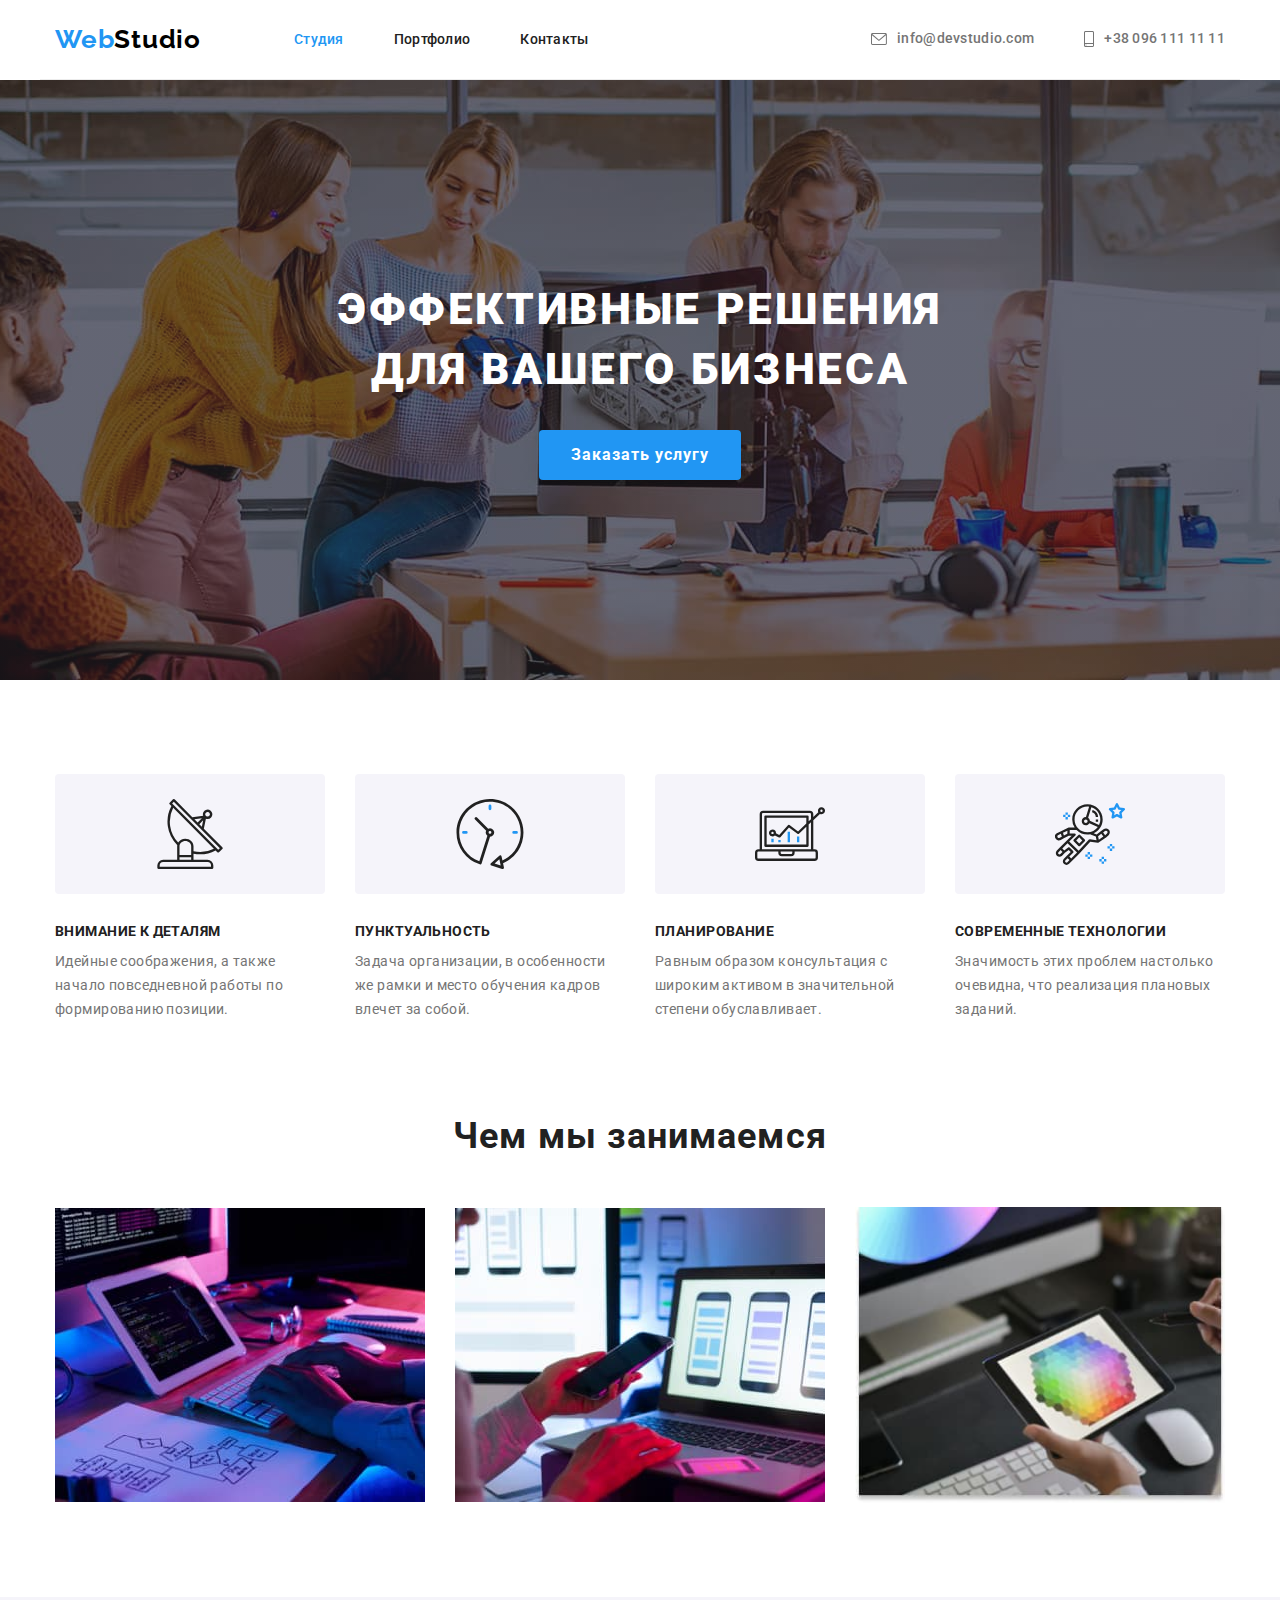
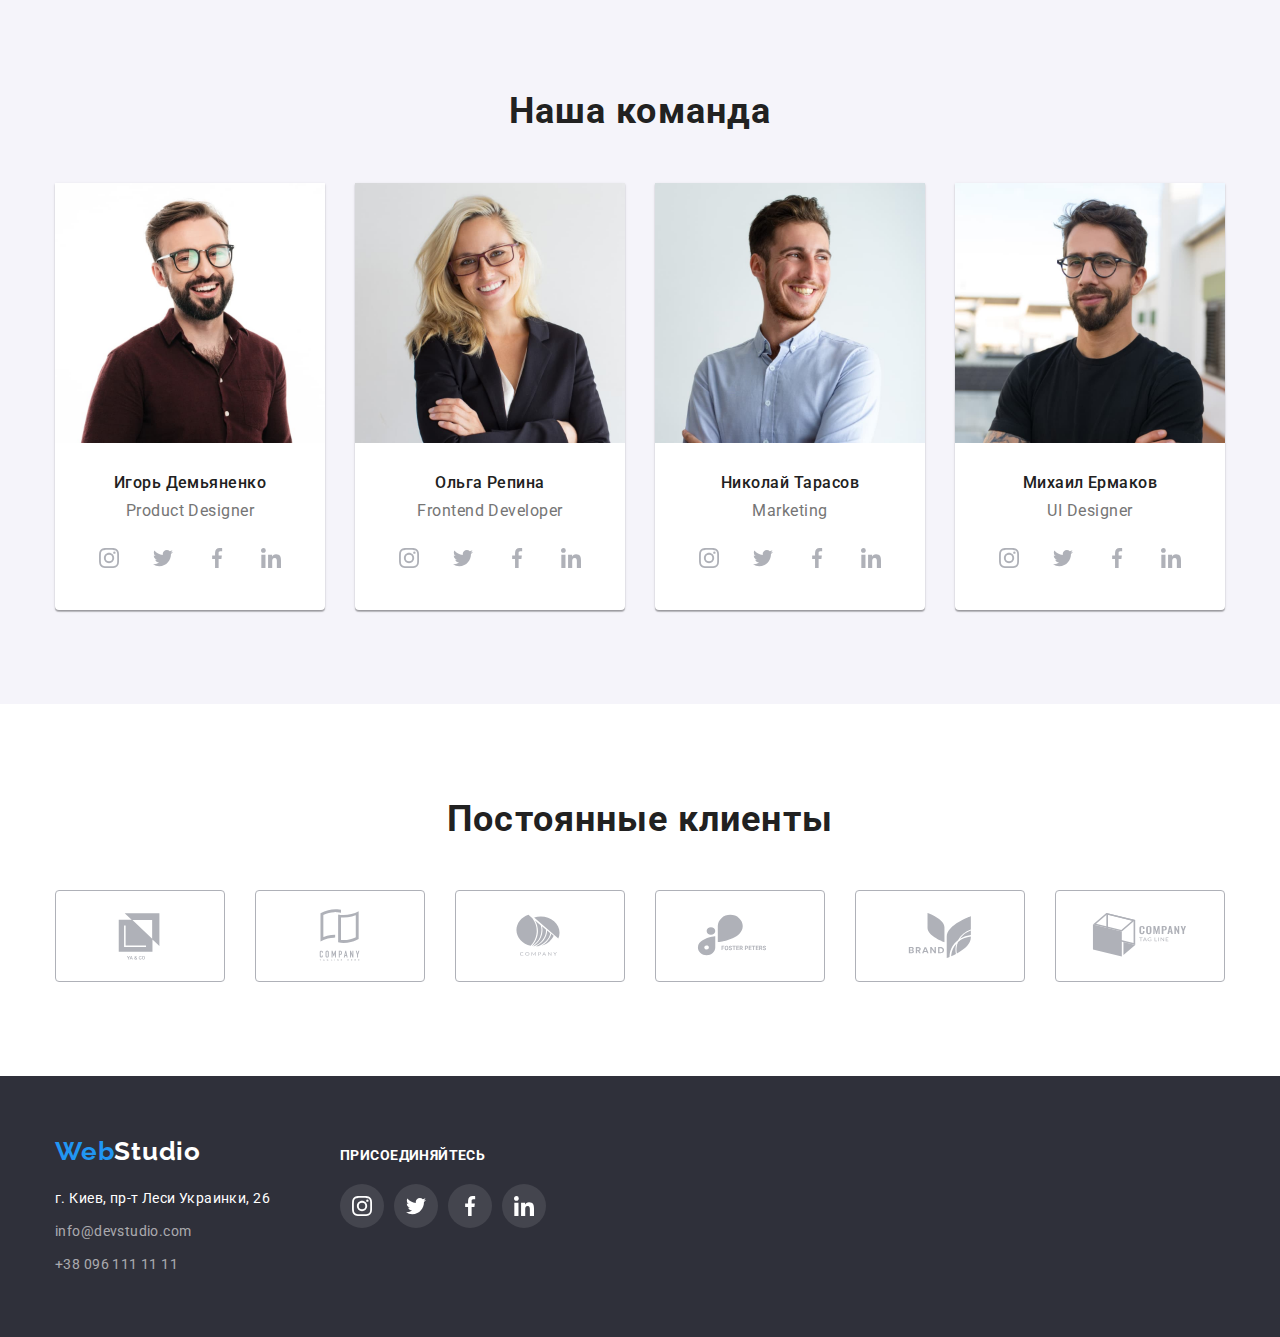
==== index.html @ 422ba5d6 "Копирует файлы с прошлой работы" ====
<!DOCTYPE html>
<html lang="ru">
  <head>
    <meta charset="UTF-8" />
    <meta http-equiv="X-UA-Compatible" content="IE=edge" />
    <meta name="viewport" content="width=device-width, initial-scale=1.0" />
    <title>Cтудия</title>
    <link
      rel="stylesheet"
      href="https://cdnjs.cloudflare.com/ajax/libs/modern-normalize/1.1.0/modern-normalize.min.css"
      integrity="sha512-wpPYUAdjBVSE4KJnH1VR1HeZfpl1ub8YT/NKx4PuQ5NmX2tKuGu6U/JRp5y+Y8XG2tV+wKQpNHVUX03MfMFn9Q=="
      crossorigin="anonymous"
      referrerpolicy="no-referrer"
    />
    <link rel="preconnect" href="https://fonts.googleapis.com" />
    <link rel="preconnect" href="https://fonts.gstatic.com" crossorigin />
    <link
      href="https://fonts.googleapis.com/css2?family=Raleway:wght@700&family=Roboto:wght@400;500;700;900&display=swap"
      rel="stylesheet"
    />
    <link
      rel="stylesheet"
      href="https://cdnjs.cloudflare.com/ajax/libs/modern-normalize/1.1.0/modern-normalize.min.css"
    />
    <link rel="stylesheet" href="./css/styles.css" />
  </head>

  <body>
    <!--шапка-->
    <header class="header">
      <div class="header-page container">
        <nav class="header-nav">
          <a lang="en" href="./index.html" class="header-logo"
            ><span lang="en" class="current">Web</span>Studio</a
          >
          <ul class="header-list list">
            <li class="header-item">
              <a href="./index.html" class="header-link current link">Студия</a>
            </li>
            <li class="header-item">
              <a href="./portfolio.html " class="header-link link">Портфолио</a>
            </li>
            <li class="header-item">
              <a href="./index.html" class="header-link link">Контакты</a>
            </li>
          </ul>
        </nav>

        <ul class="header-contacs list">
          <li class="header-contacs-item">
            <a lang="en" href="mailto:info@devstudio.com" class="header-mail link">
              <svg class="header-contacs-icon" width="16" height="12">
                <use href="./images/icons.svg#icon-envelope"></use>
              </svg>
              info@devstudio.com</a
            >
          </li>
          <li class="header-contacs-item">
            <a href="tel:+380961111111" class="header-tel link">
              <svg class="header-contacs-icon" width="10" height="16">
                <use href="./images/icons.svg#icon-smartphone"></use>
              </svg>
              +38 096 111 11 11</a
            >
          </li>
        </ul>
      </div>
    </header>

    <!--основное (уникалное) содержание-->

    <main>
      <section class="hero">
        <div class="container">
          <h1 class="hero-title">Эффективные решения для вашего бизнеса</h1>
          <button type="button" class="button hero-primery link">Заказать услугу</button>
        </div>
      </section>

      <section class="feature section">
        <div class="container">
          <h2 class="visually-hidden">Feature</h2>

          <ul class="feature-list list">
            <li class="feature-item">
              <div class="feature-icon">
                <svg class="feature-quality-icon" width="70" height="70">
                  <use href="./images/icons.svg#icon-antenna"></use>
                </svg>
              </div>

              <h3 class="feature-title">Внимание к деталям</h3>
              <p class="feature-text">
                Идейные соображения, а также начало повседневной работы по формированию позиции.
              </p>
            </li>

            <li class="feature-item">
              <div class="feature-icon">
                <svg class="feature-quality-icon" width="70" height="70">
                  <use href="./images/icons.svg#icon-clock"></use>
                </svg>
              </div>

              <h3 class="feature-title">Пунктуальность</h3>
              <p class="feature-text">
                Задача организации, в особенности же рамки и место обучения кадров влечет за собой.
              </p>
            </li>

            <li class="feature-item">
              <div class="feature-icon">
                <svg class="feature-quality-icon" width="70" height="70">
                  <use href="./images/icons.svg#icon-diagram"></use>
                </svg>
              </div>

              <h3 class="feature-title">Планирование</h3>
              <p class="feature-text">
                Равным образом консультация с широким активом в значительной степени обуславливает.
              </p>
            </li>

            <li class="feature-item">
              <div class="feature-icon">
                <svg class="feature-quality-icon" width="70" height="70">
                  <use href="./images/icons.svg#icon-astronaut"></use>
                </svg>
              </div>

              <h3 class="feature-title">Современные технологии</h3>
              <p class="feature-text">
                Значимость этих проблем настолько очевидна, что реализация плановых заданий.
              </p>
            </li>
          </ul>
        </div>
      </section>

      <section class="about section">
        <div class="container">
          <h2 class="about-title">Чем мы занимаемся</h2>
          <ul class="about-list list">
            <li class="about-item">
              <img
                class="about-img"
                src="./images/box1.jpg"
                alt="рабочий процесс"
                width="370"
                height="294"
              />
            </li>
            <li class="about-item">
              <img
                class="about-img"
                src="./images/box2.jpg"
                alt="рабочий процесс"
                width="370"
                height="294"
              />
            </li>
            <li class="about-item">
              <img
                class="about-img"
                src="./images/box3.jpg"
                alt="рабочий процесс"
                width="370"
                height="294"
              />
            </li>
          </ul>
        </div>
      </section>

      <section class="command section">
        <div class="container">
          <h2 class="command-title">Наша команда</h2>
          <ul class="command-list list">
            <li class="command-item">
              <img src="./images/demyanenko.jpg" alt="Игорь Демьяненко" width="270" height="260" />
              <div class="command-wrap">
                <h3 class="command-after-title">Игорь Демьяненко</h3>
                <p lang="en" class="command-text">Product Designer</p>

                <ul class="command-soc list">
                  <li class="command-soc-item">
                    <a href="#" class="command-soc-link link">
                      <svg class="command-soc-icon" width="20" height="20">
                        <use href="./images/icons.svg#icon-instagram"></use>
                      </svg>
                    </a>
                  </li>

                  <li class="command-soc-item">
                    <a href="#" class="command-soc-link link">
                      <svg class="command-soc-icon" width="20" height="20">
                        <use href="./images/icons.svg#icon-twitter"></use>
                      </svg>
                    </a>
                  </li>

                  <li class="command-soc-item">
                    <a href="#" class="command-soc-link link">
                      <svg class="command-soc-icon" width="20" height="20">
                        <use href="./images/icons.svg#icon-facebook"></use>
                      </svg>
                    </a>
                  </li>

                  <li class="command-soc-item">
                    <a href="#" class="command-soc-link link">
                      <svg class="command-soc-icon" width="20" height="20">
                        <use href="./images/icons.svg#icon-linkedin"></use>
                      </svg>
                    </a>
                  </li>
                </ul>
              </div>
            </li>

            <li class="command-item">
              <img src="./images/repina.jpg" alt="Ольга Репина" width="270" height="260" />
              <div class="command-wrap">
                <h3 class="command-after-title">Ольга Репина</h3>
                <p lang="en" class="command-text">Frontend Developer</p>

                <ul class="command-soc list">
                  <li class="command-soc-item">
                    <a href="#" class="command-soc-link link">
                      <svg class="command-soc-icon" width="20" height="20">
                        <use href="./images/icons.svg#icon-instagram"></use>
                      </svg>
                    </a>
                  </li>

                  <li class="command-soc-item">
                    <a href="#" class="command-soc-link link">
                      <svg class="command-soc-icon" width="20" height="20">
                        <use href="./images/icons.svg#icon-twitter"></use>
                      </svg>
                    </a>
                  </li>

                  <li class="command-soc-item">
                    <a href="#" class="command-soc-link link">
                      <svg class="command-soc-icon" width="20" height="20">
                        <use href="./images/icons.svg#icon-facebook"></use>
                      </svg>
                    </a>
                  </li>

                  <li class="command-soc-item">
                    <a href="#" class="command-soc-link link">
                      <svg class="command-soc-icon" width="20" height="20">
                        <use href="./images/icons.svg#icon-linkedin"></use>
                      </svg>
                    </a>
                  </li>
                </ul>
              </div>
            </li>
            <li class="command-item">
              <img src="./images/tarasov.jpg" alt="Николай Тарасов" width="270" height="260" />
              <div class="command-wrap">
                <h3 class="command-after-title">Николай Тарасов</h3>
                <p lang="en" class="command-text">Marketing</p>

                <ul class="command-soc list">
                  <li class="command-soc-item">
                    <a href="#" class="command-soc-link link">
                      <svg class="command-soc-icon" width="20" height="20">
                        <use href="./images/icons.svg#icon-instagram"></use>
                      </svg>
                    </a>
                  </li>

                  <li class="command-soc-item">
                    <a href="#" class="command-soc-link link">
                      <svg class="command-soc-icon" width="20" height="20">
                        <use href="./images/icons.svg#icon-twitter"></use>
                      </svg>
                    </a>
                  </li>

                  <li class="command-soc-item">
                    <a href="#" class="command-soc-link link">
                      <svg class="command-soc-icon" width="20" height="20">
                        <use href="./images/icons.svg#icon-facebook"></use>
                      </svg>
                    </a>
                  </li>

                  <li class="command-soc-item">
                    <a href="#" class="command-soc-link link">
                      <svg class="command-soc-icon" width="20" height="20">
                        <use href="./images/icons.svg#icon-linkedin"></use>
                      </svg>
                    </a>
                  </li>
                </ul>
              </div>
            </li>

            <li class="command-item">
              <img src="./images/ermakov.jpg" alt="Михаил Ермаков" width="270" height="260" />
              <div class="command-wrap">
                <h3 class="command-after-title">Михаил Ермаков</h3>
                <p lang="en" class="command-text">UI Designer</p>

                <ul class="command-soc list">
                  <li class="command-soc-item">
                    <a href="#" class="command-soc-link link">
                      <svg class="command-soc-icon" width="20" height="20">
                        <use href="./images/icons.svg#icon-instagram"></use>
                      </svg>
                    </a>
                  </li>

                  <li class="command-soc-item">
                    <a href="#" class="command-soc-link link">
                      <svg class="command-soc-icon" width="20" height="20">
                        <use href="./images/icons.svg#icon-twitter"></use>
                      </svg>
                    </a>
                  </li>

                  <li class="command-soc-item">
                    <a href="#" class="command-soc-link link">
                      <svg class="command-soc-icon" width="20" height="20">
                        <use href="./images/icons.svg#icon-facebook"></use>
                      </svg>
                    </a>
                  </li>

                  <li class="command-soc-item">
                    <a href="#" class="command-soc-link link">
                      <svg class="command-soc-icon" width="20" height="20">
                        <use href="./images/icons.svg#icon-linkedin"></use>
                      </svg>
                    </a>
                  </li>
                </ul>
              </div>
            </li>
          </ul>
        </div>
      </section>

      <section class="сlients section">
        <div class="container">
          <h2 class="сlients-title">Постоянные клиенты</h2>
          <ul class="сlients-list list">
            <li class="сlients-item">
              <a href="#" class="clients-link link">
                <svg class="clients-icon" width="106" height="60">
                  <use href="./images/icons.svg#icon-logo1"></use>
                </svg>
              </a>
            </li>

            <li class="сlients-item">
              <a href="#" class="clients-link link">
                <svg class="clients-icon" width="106" height="60">
                  <use href="./images/icons.svg#icon-logo2"></use>
                </svg>
              </a>
            </li>

            <li class="сlients-item">
              <a href="#" class="clients-link link">
                <svg class="clients-icon" width="106" height="60">
                  <use href="./images/icons.svg#icon-logo3"></use>
                </svg>
              </a>
            </li>

            <li class="сlients-item">
              <a href="#" class="clients-link link">
                <svg class="clients-icon" width="106" height="60">
                  <use href="./images/icons.svg#icon-logo4"></use>
                </svg>
              </a>
            </li>

            <li class="сlients-item">
              <a href="#" class="clients-link link">
                <svg class="clients-icon" width="106" height="60">
                  <use href="./images/icons.svg#icon-logo5"></use>
                </svg>
              </a>
            </li>

            <li class="сlients-item">
              <a href="#" class="clients-link link">
                <svg class="clients-icon" width="106" height="60">
                  <use href="./images/icons.svg#icon-logo6"></use>
                </svg>
              </a>
            </li>
          </ul>
        </div>
      </section>
    </main>

    <!--подвал-->
    <footer class="footer">
      <div class="footer-container container">
        <div class="footer-box-first">
          <a lang="en" href="#" class="footer-logo"
            ><span lang="en" class="current">Web</span>Studio</a
          >
          <address class="footer-address">
            <ul class="footer-list list">
              <li class="footer-item">
                <a
                  href="https://goo.gl/maps/ZX4bR6mTC4rTTTyX7"
                  target="_blank"
                  rel="noopener nofollow noreferrer"
                  class="footer-map aside link"
                  >г. Киев, пр-т Леси Украинки, 26</a
                >
              </li>
              <li class="footer-item">
                <a lang="en" href="mailto:info@devstudio.com" class="footer-mail aside link"
                  >info@devstudio.com</a
                >
              </li>
              <li class="footer-item">
                <a href="tel:+380961111111" class="footer-tel aside link">+38 096 111 11 11</a>
              </li>
            </ul>
          </address>
        </div>

        <div class="footer-box-second">
          <p class="footer-text">присоединяйтесь</p>

          <ul class="footer-soc list">
            <li class="footer-soc-item">
              <a href="#" class="footer-soc-link link">
                <svg class="footer-soc-icon" width="20" height="20">
                  <use href="./images/icons.svg#icon-instagram"></use>
                </svg>
              </a>
            </li>

            <li class="footer-soc-item">
              <a href="#" class="footer-soc-link link">
                <svg class="footer-soc-icon" width="20" height="20">
                  <use href="./images/icons.svg#icon-twitter"></use>
                </svg>
              </a>
            </li>

            <li class="footer-soc-item">
              <a href="#" class="footer-soc-link link">
                <svg class="footer-soc-icon" width="20" height="20">
                  <use href="./images/icons.svg#icon-facebook"></use>
                </svg>
              </a>
            </li>

            <li class="footer-soc-item">
              <a href="#" class="footer-soc-link link">
                <svg class="footer-soc-icon" width="20" height="20">
                  <use href="./images/icons.svg#icon-linkedin"></use>
                </svg>
              </a>
            </li>
          </ul>
        </div>
      </div>
    </footer>
  </body>
</html>
---- css/styles.css ----
:root {
  --primery-text-color: #212121;
  --text-color-white: #ffffff;
  --text-color-gray: #757575;
  --secondary-text-color: rgba(255, 255, 255, 0.6);
  --accent-color: #2196f3;
  --primery-background-color: #ffffff;
  --background-color-section: #2f303a;
  --primery-background-color-btn: #f5f4fa;

  --primery-icon-background: #afb1b8;

  --card-set-gap: 30px;
}

p,
h1,
h2,
h3,
h4,
h5,
h6 {
  margin: 0;
}

html {
  box-sizing: border-box;
}

*,
*::before,
*::after {
  box-sizing: inherit;
}

body {
  font-family: 'Roboto', sans-serif;
  background-color: var(--primery-background-color);
  color: var(--primery-text-color);
}

.container {
  width: 1200px;
  padding-left: 15px;
  padding-right: 15px;
  margin-left: auto;
  margin-right: auto;

  /* outline: 2px solid red; */
}

.section {
  padding-top: 94px;
  padding-bottom: 94px;
  /* outline: 2px solid green; */
}

.list {
  padding: 0;
  margin: 0;
  list-style: none;
}

.link {
  text-decoration: none;
}

img {
  display: block;
  max-width: 100%;
  height: auto;
}

.footer-address {
  font-style: normal;
}

.visually-hidden {
  position: absolute;
  white-space: nowrap;
  width: 1px;
  height: 1px;
  overflow: hidden;
  border: 0;
  padding: 0;
  clip: rect(0 0 0 0);
  clip-path: inset(50%);
  margin: -1px;
}

/* -----------CТУДИЯ------------ */
/* HEADER*/
/* --HEADER-NAV-- */

.header-page {
  padding-top: 24px;
  padding-bottom: 24px;
  border-bottom: 1px solid #ececec;
}

.header-page.container {
  display: flex;
}

.header-nav,
.header-list,
.header-contacs {
  display: flex;
  align-items: center;
}

.header-logo {
  margin-right: 93px;
}

.header-logo,
.current {
  font-family: 'Raleway', sans-serif;
  font-weight: 700;
  font-size: 26px;
  line-height: 1.19;
  letter-spacing: 0.03em;
  text-decoration: none;
}

.header-logo {
  color: #000000;
}

.current {
  color: var(--accent-color);
}

.header-list {
  display: flex;
  column-gap: 50px;
}

/* .header-item:not(:last-child) {margin-right: 50px;} */

.header-link {
  font-family: inherit;
  font-weight: 500;
  font-size: 14px;
  line-height: 1.14;
  letter-spacing: 0.02em;
  color: var(--primery-text-color);
}
.header-link:hover,
.header-link:focus {
  color: var(--accent-color);
}

.header-list .current {
  color: var(--accent-color);
}
/*--HEADER-CONTACS-*/

.header-contacs {
  margin-left: auto;
  column-gap: 50px;
}

.header-mail,
.header-tel {
  display: flex;
  align-items: center;
  height: 100%;
  width: 100%;

  font-weight: 500;
  font-size: 14px;
  line-height: 1.14;
  letter-spacing: 0.02em;
  color: var(--text-color-gray);
}

.header-mail:hover,
.header-mail:focus {
  color: var(--accent-color);
}

.header-tel:hover,
.header-tel:focus {
  color: var(--accent-color);
}

.header-contacs-icon {
  fill: currentColor;
  margin-right: 10px;
}

/* --HERO-- */

.hero {
  text-align: center;
  max-width: 1600px;
  padding: 200px 0;

  height: 600px;
  margin-left: auto;
  margin-right: auto;
  background-repeat: no-repeat;
  background-position: center;
  background-size: cover;

  /* outline: 1px solid red; */

  background-color: var(--background-color-section);
  background-image: linear-gradient(rgba(47, 48, 58, 0.4), rgba(47, 48, 58, 0.4)),
    url(../images/hero-bg.jpg);
}

.hero-title {
  margin-left: auto;
  margin-right: auto;
  width: 696px;
  margin-bottom: 30px;

  font-weight: 900;
  font-size: 44px;
  line-height: 1.36;
  letter-spacing: 0.06em;
  text-transform: uppercase;
  color: var(--text-color-white);
}

/* --BUTTON-- */
.button {
  display: inline-block;

  font-family: inherit, sans-serif;
  cursor: pointer;
  background-color: var(--accent-color);
  color: var(--primery-text-color);
  text-align: center;
  border: none;
  border-radius: 4px;
}

.button.hero-primery {
  padding: 10px 32px;
  min-width: 200px;

  font-weight: 700;
  font-size: 16px;
  line-height: 1.88;
  align-items: center;
  text-align: center;
  letter-spacing: 0.06em;
  color: var(--text-color-white);
  box-shadow: 0px 4px 4px rgba(0, 0, 0, 0.15);
}

.button.hero-primery:hover,
.button.hero-primery:focus {
  color: var(--primery-text-color);
  background-color: var(--primery-background-color-btn);
}

/* --FEATURE-- */

.feature-list {
  display: flex;
  column-gap: 30px;
  align-items: center;
}

.feature-icon {
  display: flex;
  width: 270px;
  height: 120px;
  margin-bottom: 30px;
  align-items: center;
  justify-content: center;

  border-radius: 4px;

  background-color: var(--primery-background-color-btn);
}

.feature-title {
  margin-top: 0;
  margin-bottom: 10px;

  font-weight: 700;
  font-size: 14px;
  line-height: 1.14;
  letter-spacing: 0.03em;
  text-transform: uppercase;
  color: var(--primery-text-color);
}

.feature-text {
  max-width: 270px;

  font-size: 14px;
  line-height: 1.71;
  letter-spacing: 0.03em;
  color: var(--text-color-gray);
}

/*--ABOUT--  */

.about.section {
  padding-top: 0;
}

.about-title {
  margin-bottom: 50px;
  align-items: center;

  font-weight: 700;
  font-size: 36px;
  line-height: 1.16;
  text-align: center;
  letter-spacing: 0.03em;
  color: var(--primery-text-color);
}

.about-list {
  display: flex;
  align-items: center;
  gap: 30px;
}

.about-item {
  width: calc((100%-60px) / 3);
}

/* --COMMAND-- */

.command {
  background-color: #f5f4fa;
}

.command-title {
  margin-bottom: 50px;

  font-weight: 700;
  font-size: 36px;
  line-height: 1.16;
  text-align: center;
  letter-spacing: 0.03em;
  color: var(--primery-text-color);
}

.command-list {
  display: flex;
  gap: 30px;
  align-items: center;
}
.command-item {
  width: calc((100%-90px) / 4);

  background: var(--primery-background-color);
  box-shadow: 0px 1px 3px rgba(0, 0, 0, 0.12), 0px 1px 1px rgba(0, 0, 0, 0.14),
    0px 2px 1px rgba(0, 0, 0, 0.2);
  border-radius: 0px 0px 4px 4px;
}
.command-wrap {
  padding-top: 30px;
  padding-bottom: 30px;
  /* padding-left: 5px;
  padding-right: 5px; */
}

.command-after-title {
  margin-bottom: 10px;

  font-weight: 500;
  font-size: 16px;
  line-height: 1.19;
  text-align: center;
  letter-spacing: 0.03em;
  color: var(--primery-text-color);
}

.command-text {
  font-size: 16px;
  text-align: center;
  margin-bottom: 16px;

  letter-spacing: 0.03em;
  color: var(--text-color-gray);
}

.command-soc,
.footer-soc {
  display: flex;
  justify-content: center;
  gap: 10px;
}

.command-soc-link {
  background-color: var(--primery-background-color);
}

.command-soc-link,
.footer-soc-link {
  width: 44px;
  height: 44px;
  border-radius: 50%;

  display: flex;
  align-items: center;
  justify-content: center;
}

.command-soc-icon {
  fill: var(--primery-icon-background);
}

.command-soc-link:hover,
.command-soc-link:focus {
  background-color: var(--accent-color);
}

.command-soc-link:hover .command-soc-icon,
.command-soc-link:focus .command-soc-icon {
  fill: var(--primery-background-color);
}

/* --------СLIENTS--------- */

.сlients-title {
  margin-bottom: 50px;
  align-items: center;

  font-size: 36px;
  line-height: 1.17;
  text-align: center;
  letter-spacing: 0.03em;

  color: var(--primery-text-color);
}
.сlients-list {
  display: flex;
  align-items: center;
  justify-content: center;
  gap: 30px;
}

.сlients-item {
  width: 170px;
  height: 92px;
}

.clients-link {
  width: 100%;
  height: 100%;
  border: 1px solid #afb1b8;
  border-radius: 4px;
  display: flex;
  align-items: center;
  justify-content: center;
  fill: var(--accent-color);
}

.clients-link:hover,
clients-link:focus {
  border-color: var(--accent-color);
}

.clients-icon {
  fill: var(--primery-icon-background);
}

.clients-link:hover .clients-icon,
.clients-link:focus .clients-icon {
  fill: var(--accent-color);
}

/* --FOOTER-- */

.footer {
  background-color: var(--background-color-section);
  padding-top: 60px;
  padding-bottom: 60px;
}
.footer-container {
  display: flex;
  align-items: baseline;
}

.footer-box-first {
  margin-right: 70px;
}

.footer-logo {
  display: inline-block;
  margin-bottom: 20px;

  font-family: 'Raleway', sans-serif;
  font-weight: 700;
  font-size: 26px;
  line-height: 1.19;
  letter-spacing: 0.03em;
  text-decoration: none;
  color: var(--text-color-white);
}

.footer-list .aside {
  font-size: 14px;
  line-height: 1.71;
  letter-spacing: 0.03em;
  color: var(--secondary-text-color);
}

.footer-list .aside:hover,
.footer-list .aside:focus {
  color: var(--accent-color);
}

.footer-list .aside:hover,
.footer-list .aside:focus {
  color: var(--accent-color);
}

.footer-list .footer-item:not(:last-child) {
  margin-bottom: 9px;
}

.footer-list .footer-map {
  color: var(--text-color-white);
}

.footer-text {
  font-weight: 700;
  font-size: 14px;
  line-height: 1.14;
  letter-spacing: 0.03em;
  text-transform: uppercase;
  margin-bottom: 20px;

  color: var(--text-color-white);
}

.footer-soc-link {
  background-color: rgba(255, 255, 255, 0.1);
}
.footer-soc-icon {
  fill: var(--primery-background-color);
}

.footer-soc-link:hover,
.footer-soc-link:focus {
  background-color: var(--accent-color);
}

.footer-soc-link:hover .footer-soc-icon,
.footer-soc-link:focus .footer-soc-icon {
  fill: var(--primery-background-color);
}

/* -----------ПОРТФОЛИО---------------- */
/* ------------PROGECTS------------ */
/* ------BUTTON---------- */

.projects-list {
  display: flex;
  justify-content: center;
  margin-bottom: 50px;
  gap: 8px;
}

.button.projects-primery,
.button.projects-secondary {
  padding: 6px 22px;
  min-width: 73px;

  font-weight: 500;
  font-size: 16px;
  line-height: 1.62;
  text-align: center;
  letter-spacing: 0.03em;
  color: var(--primery-text-color);
  background-color: var(--primery-background-color-btn);

  border-radius: 4px;
}

.button.projects-primery:hover,
.button.projects-primery:focus {
  color: var(--text-color-white);
  background-color: var(--accent-color);
  box-shadow: 0px 3px 1px rgba(0, 0, 0, 0.1), 0px 1px 2px rgba(0, 0, 0, 0.08),
    0px 2px 2px rgba(0, 0, 0, 0.12);
}

.button.projects-secondary:hover,
.button.projects-secondary:focus {
  color: var(--text-color-white);
  background-color: var(--accent-color);
  box-shadow: 0px 3px 1px rgba(0, 0, 0, 0.1), 0px 1px 2px rgba(0, 0, 0, 0.08),
    0px 2px 2px rgba(0, 0, 0, 0.12);
}

/* ------WORK------- */

.work-list {
  display: flex;
  flex-wrap: wrap;
  margin-left: calc(-1 * var(--card-set-gap));
  margin-top: calc(-1 * var(--card-set-gap));
  /* outline: 2px solid blueviolet; */
}

.work-list > .work-item {
  flex-basis: calc(100% / 3 - var(--card-set-gap));
  margin-left: var(--card-set-gap);
  margin-top: var(--card-set-gap);
}

.work-list .work-wrap {
  padding: 20px 24px;
  border-right: 1px solid #eeeeee;
  border-bottom: 1px solid #eeeeee;
  border-left: 1px solid #eeeeee;
}

/* .work-list {display: flex; 
  flex-wrap: wrap;
  gap: 30px;
}
  .work-item { width: calc((100%-60px))/3;
}
 */

.work-gallery-link {
  display: block;
}

.work-gallery-link:hover,
.work-gallery-link:focus {
  box-shadow: 0px 1px 1px rgba(0, 0, 0, 0.12), 0px 4px 4px rgba(0, 0, 0, 0.06),
    1px 4px 6px rgba(0, 0, 0, 0.16);
}

.work-title {
  margin-bottom: 4px;

  font-weight: 700;
  font-size: 18px;
  line-height: 2;
  letter-spacing: 0.06em;
  color: var(--primery-text-color);
}
.work-text {
  font-size: 16px;
  line-height: 1.88;
  letter-spacing: 0.03em;
  color: var(--text-color-gray);
}
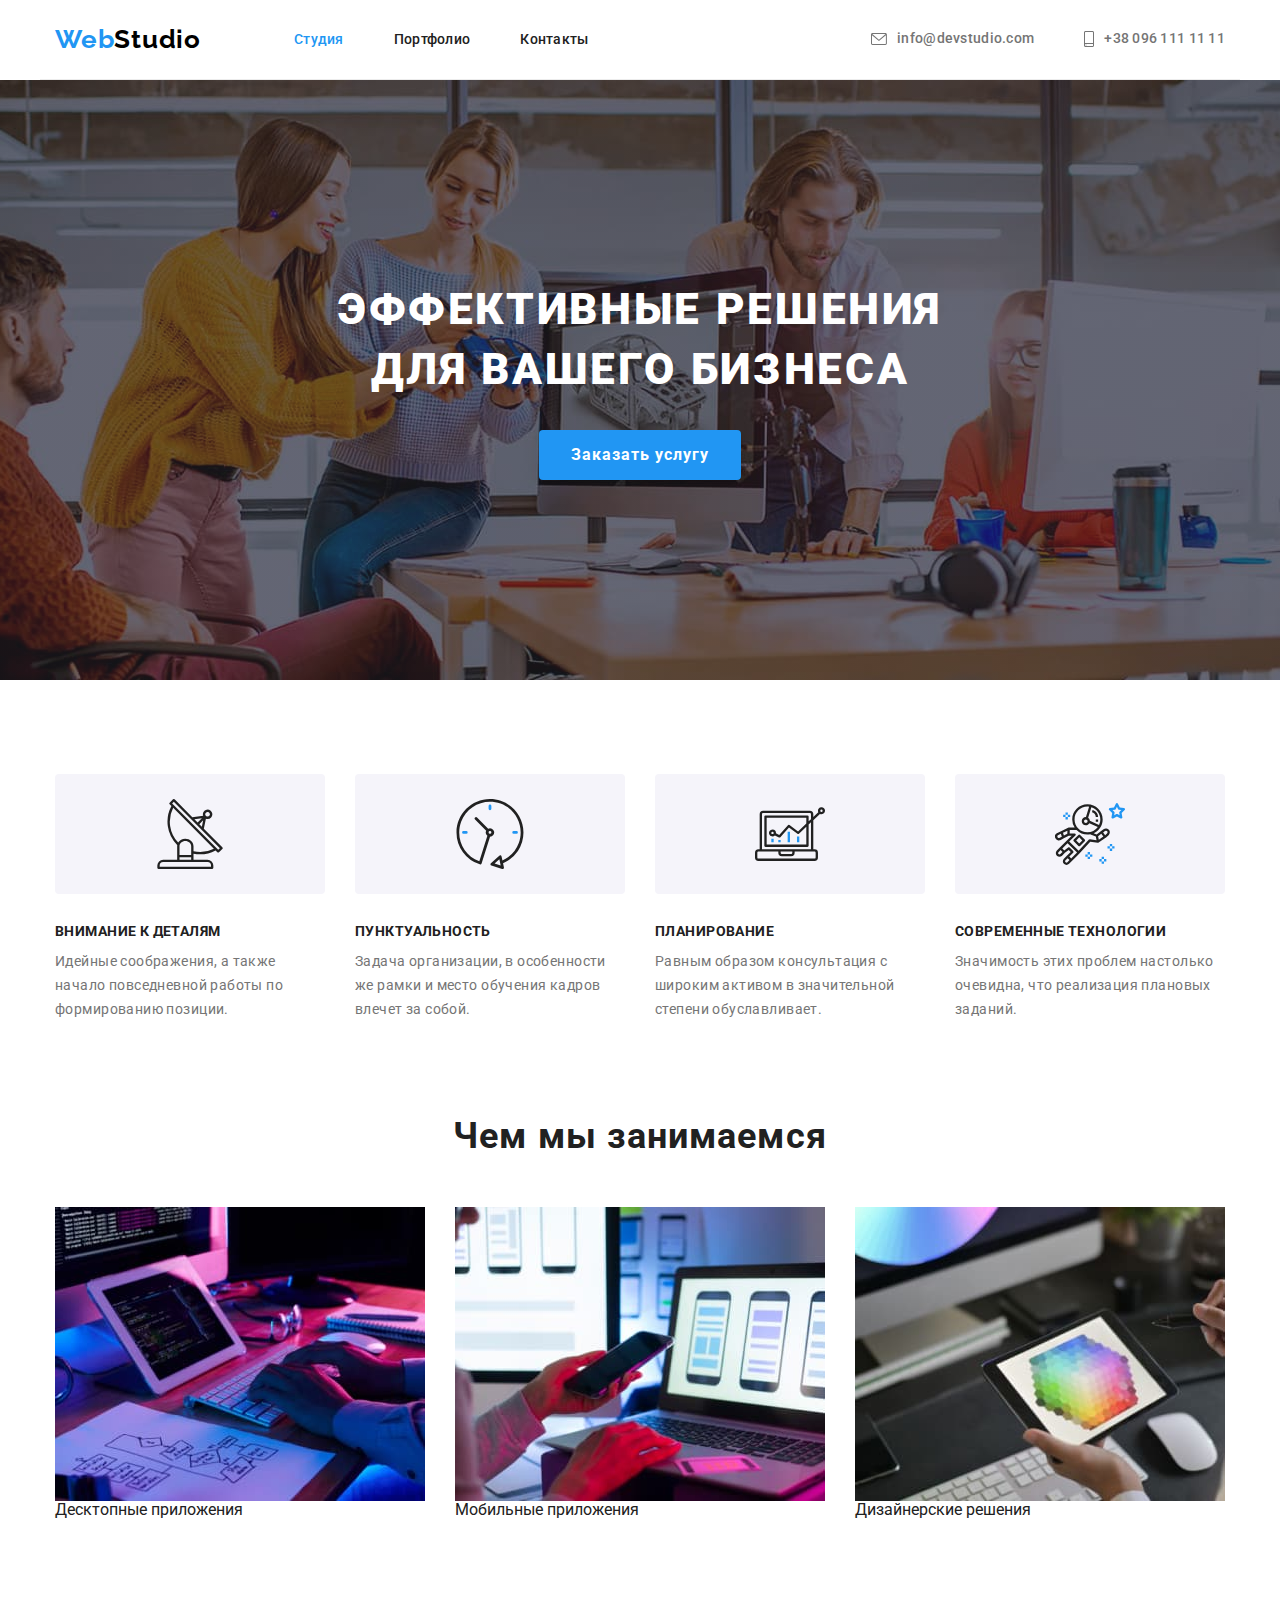
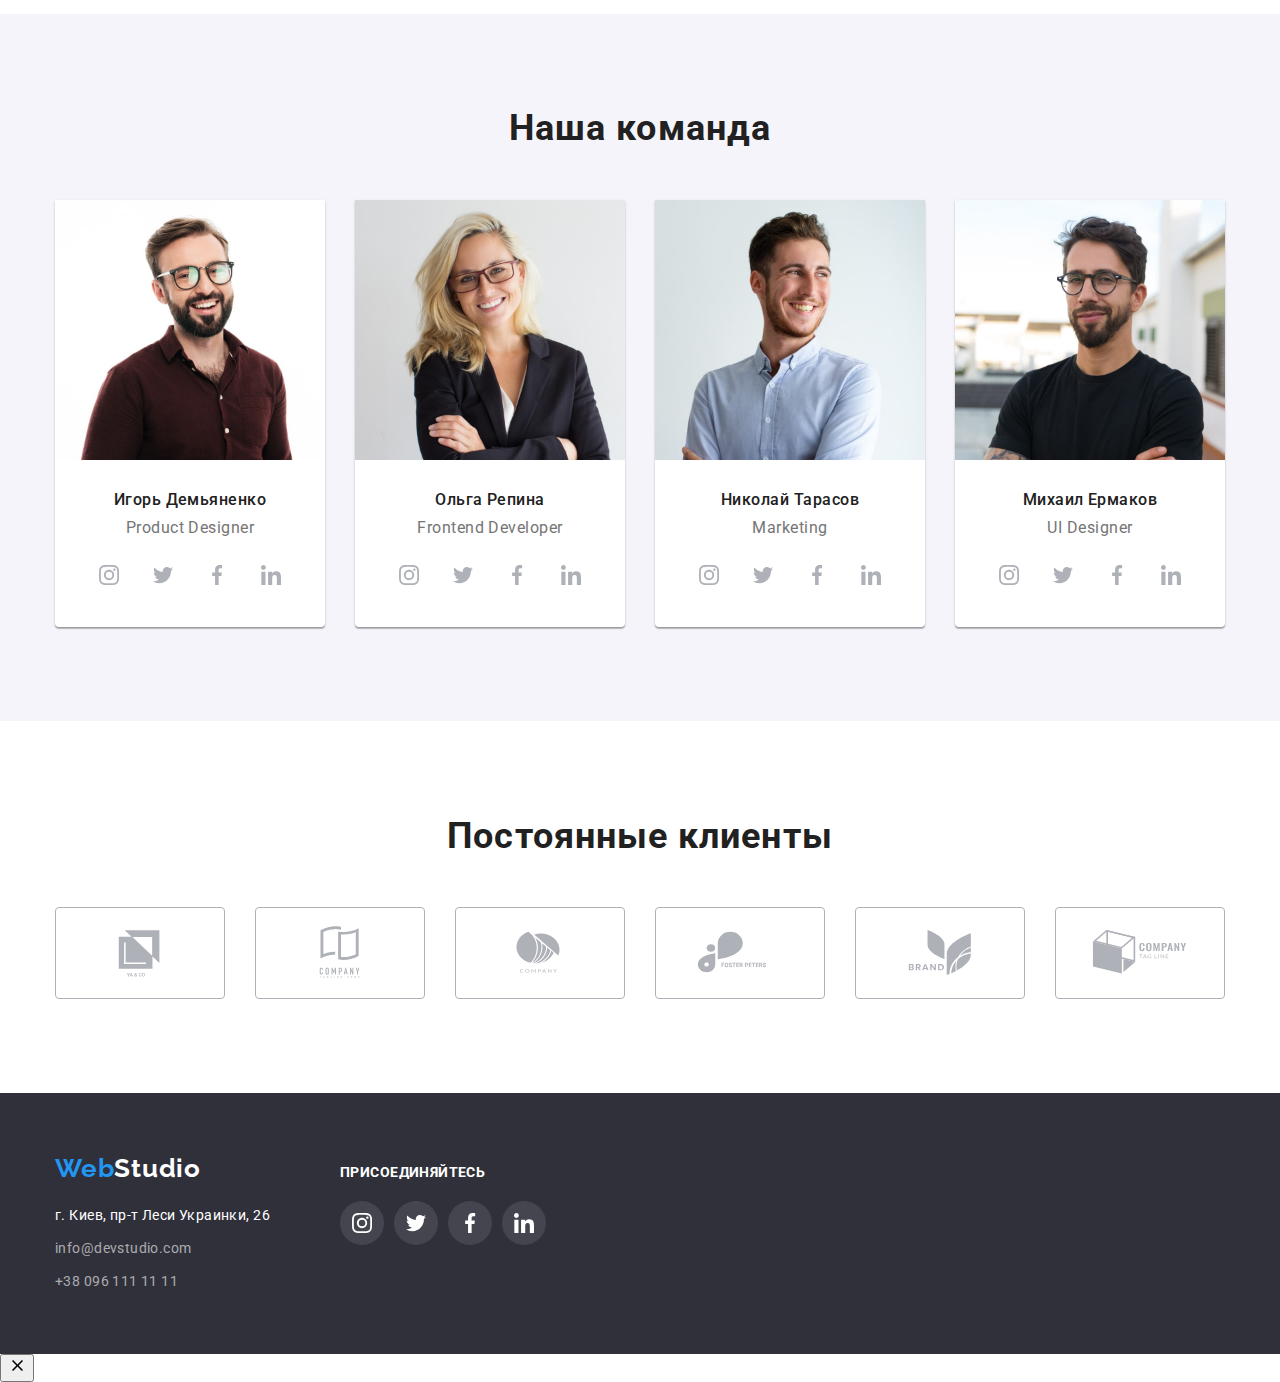
==== commit 2d372529: "Добавляет изменения в html" ====
--- a/index.html
+++ b/index.html
@@ -142,31 +142,40 @@
           <h2 class="about-title">Чем мы занимаемся</h2>
           <ul class="about-list list">
             <li class="about-item">
-              <img
-                class="about-img"
-                src="./images/box1.jpg"
-                alt="рабочий процесс"
-                width="370"
-                height="294"
-              />
+              <div class="about-wrap">
+                <img
+                  class="about-img"
+                  src="./images/box1.jpg"
+                  alt="рабочий процесс"
+                  width="370"
+                  height="294"
+                />
+                <p class="about-text">Десктопные приложения</p>
+              </div>
             </li>
             <li class="about-item">
-              <img
-                class="about-img"
-                src="./images/box2.jpg"
-                alt="рабочий процесс"
-                width="370"
-                height="294"
-              />
+              <div class="about-wrap">
+                <img
+                  class="about-img"
+                  src="./images/box2.jpg"
+                  alt="рабочий процесс"
+                  width="370"
+                  height="294"
+                />
+                <p class="about-text">Мобильные приложения</p>
+              </div>
             </li>
             <li class="about-item">
-              <img
-                class="about-img"
-                src="./images/box3.jpg"
-                alt="рабочий процесс"
-                width="370"
-                height="294"
-              />
+              <div class="about-wrap">
+                <img
+                  class="about-img"
+                  src="./images/box3.jpg"
+                  alt="рабочий процесс"
+                  width="370"
+                  height="294"
+                />
+                <p class="about-text">Дизайнерские решения</p>
+              </div>
             </li>
           </ul>
         </div>
@@ -471,5 +480,17 @@
         </div>
       </div>
     </footer>
+
+    <div class="backdrop">
+      <div class="modal">
+        <button type="button" class="modal-close">
+          <svg class="backdrop-icon" width="18" height="18">
+            <use href="./images/icons.svg#icon-close"></use>
+          </svg>
+        </button>
+      </div>
+    </div>
+
+    <script src="./js/modal.js"></script>
   </body>
 </html>
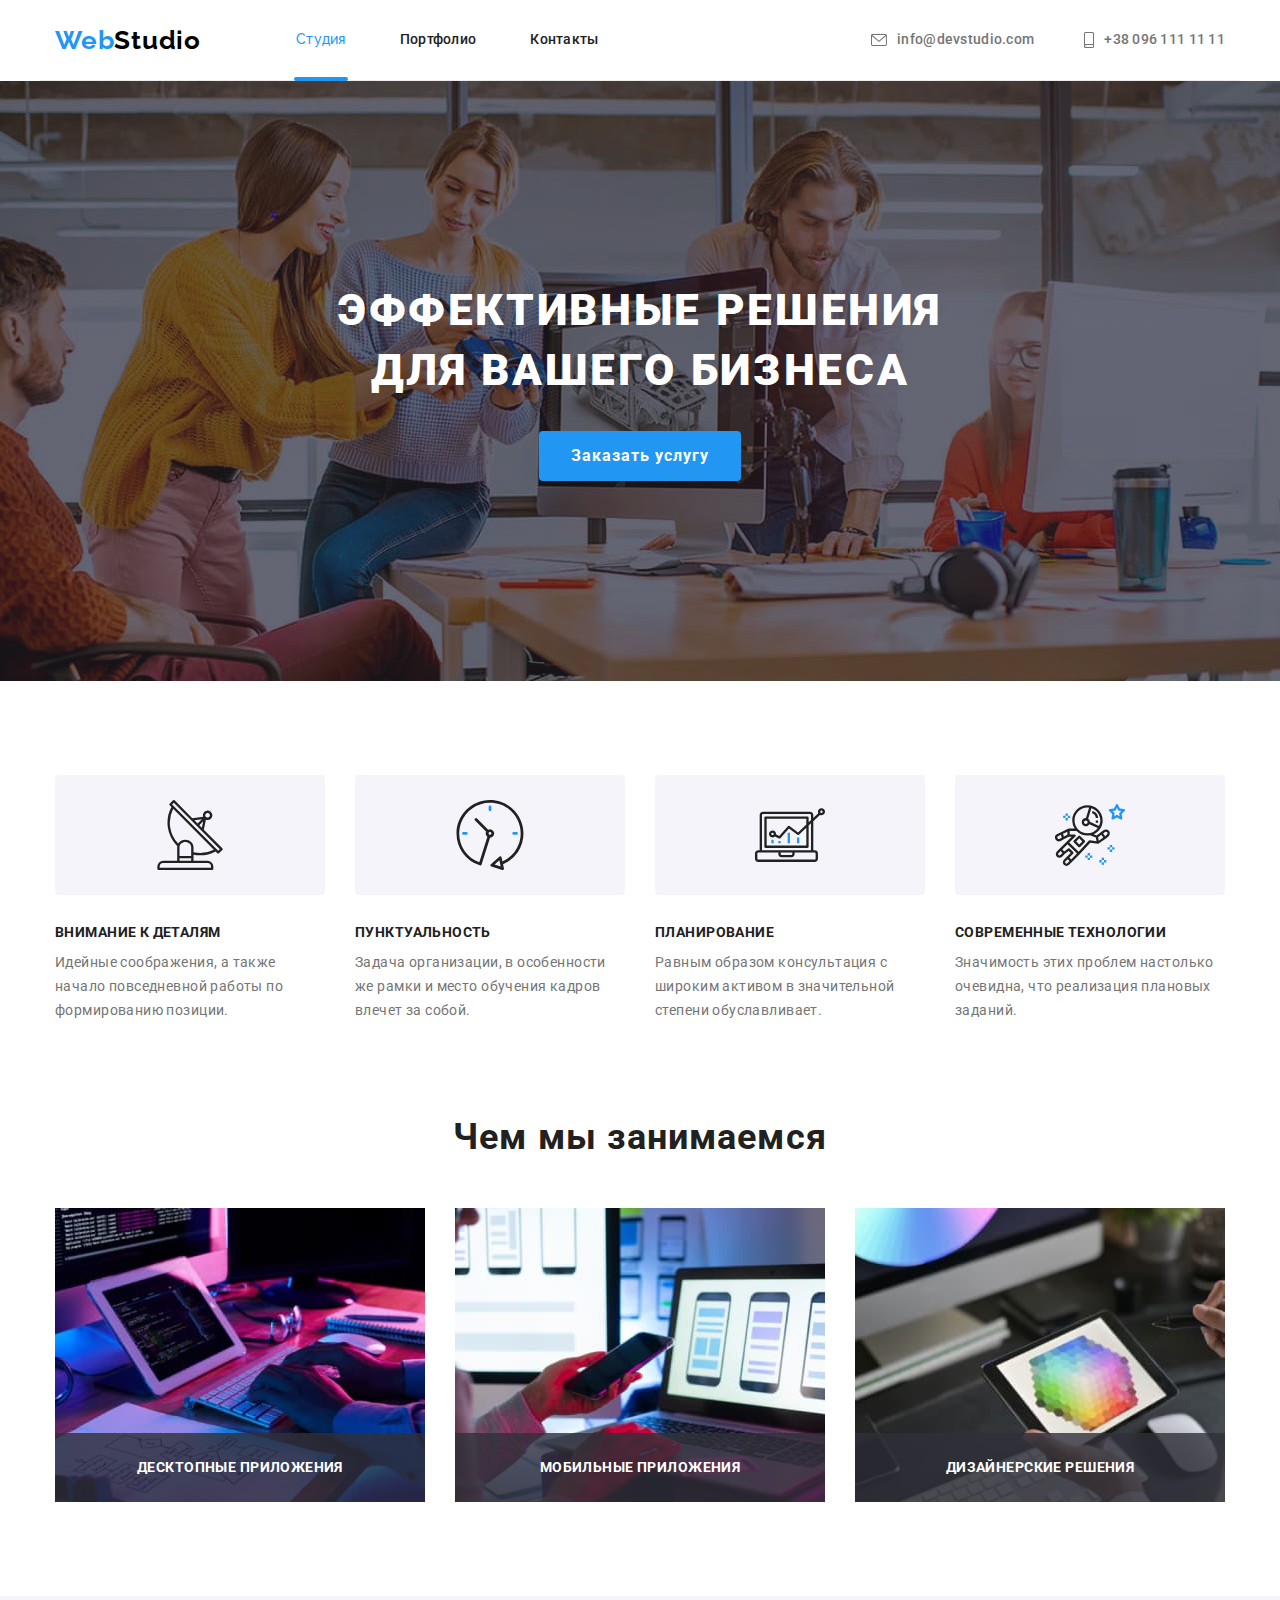
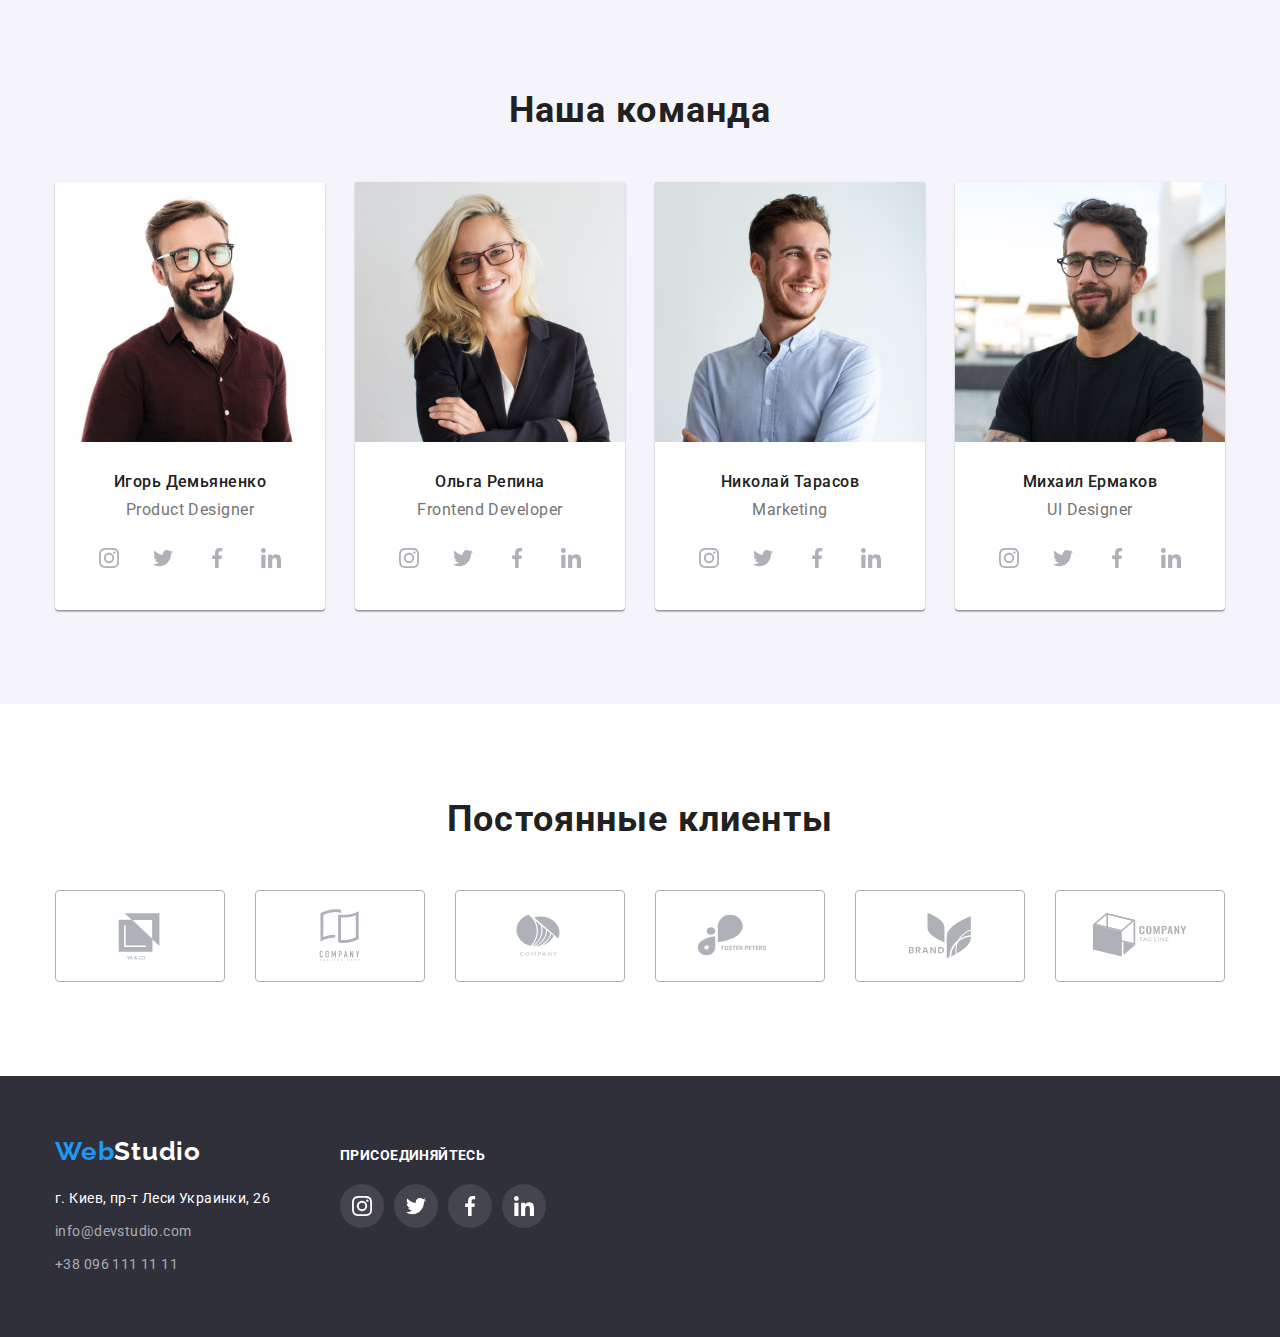
==== commit 62de4952: "Добавляет backdrop" ====
--- a/index.html
+++ b/index.html
@@ -73,7 +73,9 @@
       <section class="hero">
         <div class="container">
           <h1 class="hero-title">Эффективные решения для вашего бизнеса</h1>
-          <button type="button" class="button hero-primery link">Заказать услугу</button>
+          <button type="button" class="button hero-primery link" data-modal-open>
+            Заказать услугу
+          </button>
         </div>
       </section>
 
@@ -480,10 +482,9 @@
         </div>
       </div>
     </footer>
-
-    <div class="backdrop">
+    <div class="backdrop is-hidden" data-modal>
       <div class="modal">
-        <button type="button" class="modal-close">
+        <button type="button" class="modal-close" data-modal-close>
           <svg class="backdrop-icon" width="18" height="18">
             <use href="./images/icons.svg#icon-close"></use>
           </svg>
--- a/css/styles.css
+++ b/css/styles.css
@@ -10,6 +10,9 @@
 
   --primery-icon-background: #afb1b8;
 
+  --background-color-overlay: rgba(33, 150, 243, 0.9);
+  --background-color-backdrop: rgba(0, 0, 0, 0.2);
+
   --card-set-gap: 30px;
 }
 
@@ -37,6 +40,7 @@
   font-family: 'Roboto', sans-serif;
   background-color: var(--primery-background-color);
   color: var(--primery-text-color);
+  margin: 0;
 }
 
 .container {
@@ -93,8 +97,8 @@
 /* --HEADER-NAV-- */
 
 .header-page {
-  padding-top: 24px;
-  padding-bottom: 24px;
+  /* padding-top: 24px;
+  padding-bottom: 24px; */
   border-bottom: 1px solid #ececec;
 }
 
@@ -139,16 +143,38 @@
 /* .header-item:not(:last-child) {margin-right: 50px;} */
 
 .header-link {
-  font-family: inherit;
+  font-family: inherit, sans-serif;
   font-weight: 500;
   font-size: 14px;
   line-height: 1.14;
   letter-spacing: 0.02em;
-  color: var(--primery-text-color);
-}
+
+  padding: 32px 2px;
+  display: block;
+  position: relative;
+
+  color: var(--primery-text-color);
+  transition-property: color;
+  transition-duration: 250ms;
+  transition-timing-function: cubic-bezier(0.4, 0, 0.2, 1);
+}
+
 .header-link:hover,
 .header-link:focus {
   color: var(--accent-color);
+}
+
+.header-link.current::after {
+  content: '';
+  position: absolute;
+  left: 0;
+  bottom: -1px;
+
+  display: block;
+  width: 100%;
+  height: 4px;
+  border-radius: 2px;
+  background-color: currentColor;
 }
 
 .header-list .current {
@@ -173,6 +199,10 @@
   line-height: 1.14;
   letter-spacing: 0.02em;
   color: var(--text-color-gray);
+
+  transition-property: color;
+  transition-duration: 250ms;
+  transition-timing-function: cubic-bezier(0.4, 0, 0.2, 1);
 }
 
 .header-mail:hover,
@@ -226,6 +256,7 @@
 }
 
 /* --BUTTON-- */
+
 .button {
   display: inline-block;
 
@@ -235,13 +266,18 @@
   color: var(--primery-text-color);
   text-align: center;
   border: none;
-  border-radius: 4px;
 }
 
 .button.hero-primery {
   padding: 10px 32px;
   min-width: 200px;
 
+  border-radius: 4px;
+
+  transition-property: color, background-color, box-shadow;
+  transition-duration: 250ms;
+  transition-timing-function: cubic-bezier(0.4, 0, 0.2, 1);
+
   font-weight: 700;
   font-size: 16px;
   line-height: 1.88;
@@ -249,13 +285,13 @@
   text-align: center;
   letter-spacing: 0.06em;
   color: var(--text-color-white);
-  box-shadow: 0px 4px 4px rgba(0, 0, 0, 0.15);
 }
 
 .button.hero-primery:hover,
 .button.hero-primery:focus {
   color: var(--primery-text-color);
   background-color: var(--primery-background-color-btn);
+  box-shadow: 0px 4px 4px rgba(0, 0, 0, 0.15);
 }
 
 /* --FEATURE-- */
@@ -320,12 +356,38 @@
 
 .about-list {
   display: flex;
-  align-items: center;
+  text-align: center;
   gap: 30px;
+}
+
+.about-wrap {
+  position: relative;
 }
 
 .about-item {
   width: calc((100%-60px) / 3);
+}
+
+.about-text {
+  position: absolute;
+  bottom: 0;
+  right: 0;
+  width: 100%;
+
+  padding: 27px 82px;
+
+  font-family: inherit, sans-serif;
+  font-weight: 700;
+  font-size: 14px;
+  line-height: 1.14;
+  text-align: center;
+  letter-spacing: 0.03em;
+  text-transform: uppercase;
+
+  color: var(--text-color-white);
+  background: rgba(47, 48, 58, 0.8);
+
+  /* outline: 1px solid red; */
 }
 
 /* --COMMAND-- */
@@ -405,10 +467,18 @@
   display: flex;
   align-items: center;
   justify-content: center;
+
+  transition-property: background-color;
+  transition-duration: 250ms;
+  transition-timing-function: cubic-bezier(0.4, 0, 0.2, 1);
 }
 
 .command-soc-icon {
   fill: var(--primery-icon-background);
+
+  transition-property: fill;
+  transition-duration: 250ms;
+  transition-timing-function: cubic-bezier(0.4, 0, 0.2, 1);
 }
 
 .command-soc-link:hover,
@@ -455,6 +525,10 @@
   align-items: center;
   justify-content: center;
   fill: var(--accent-color);
+
+  transition-property: border-color;
+  transition-duration: 250ms;
+  transition-timing-function: cubic-bezier(0.4, 0, 0.2, 1);
 }
 
 .clients-link:hover,
@@ -464,6 +538,10 @@
 
 .clients-icon {
   fill: var(--primery-icon-background);
+
+  transition-property: fill;
+  transition-duration: 250ms;
+  transition-timing-function: cubic-bezier(0.4, 0, 0.2, 1);
 }
 
 .clients-link:hover .clients-icon,
@@ -505,11 +583,10 @@
   line-height: 1.71;
   letter-spacing: 0.03em;
   color: var(--secondary-text-color);
-}
-
-.footer-list .aside:hover,
-.footer-list .aside:focus {
-  color: var(--accent-color);
+
+  transition-property: color;
+  transition-duration: 250ms;
+  transition-timing-function: cubic-bezier(0.4, 0, 0.2, 1);
 }
 
 .footer-list .aside:hover,
@@ -541,6 +618,10 @@
 }
 .footer-soc-icon {
   fill: var(--primery-background-color);
+
+  transition-property: fill;
+  transition-duration: 250ms;
+  transition-timing-function: cubic-bezier(0.4, 0, 0.2, 1);
 }
 
 .footer-soc-link:hover,
@@ -569,6 +650,12 @@
   padding: 6px 22px;
   min-width: 73px;
 
+  border-radius: 4px;
+
+  transition-property: color, background-color, box-shadow;
+  transition-duration: 250ms;
+  transition-timing-function: cubic-bezier(0.4, 0, 0.2, 1);
+
   font-weight: 500;
   font-size: 16px;
   line-height: 1.62;
@@ -576,8 +663,6 @@
   letter-spacing: 0.03em;
   color: var(--primery-text-color);
   background-color: var(--primery-background-color-btn);
-
-  border-radius: 4px;
 }
 
 .button.projects-primery:hover,
@@ -627,6 +712,10 @@
 }
  */
 
+.work-item:hover .work-top-text {
+  transform: translateY(0);
+}
+
 .work-gallery-link {
   display: block;
 }
@@ -637,6 +726,32 @@
     1px 4px 6px rgba(0, 0, 0, 0.16);
 }
 
+.work-top-wrap {
+  position: relative;
+  overflow: hidden;
+}
+
+.work-top-text {
+  position: absolute;
+  top: 0;
+  left: 0;
+  padding: 63px 24px;
+  height: 100%;
+  transform: translateY(100%);
+  transition-property: transform;
+  transition-duration: 250ms;
+  transition-timing-function: cubic-bezier(0.4, 0, 0.2, 1);
+  /* overflow: auto; */
+
+  font-family: inherit, sans-serif;
+  font-size: 18px;
+  line-height: 1.56;
+  letter-spacing: 0.03em;
+
+  color: var(--text-color-white);
+  background-color: var(--background-color-overlay);
+}
+
 .work-title {
   margin-bottom: 4px;
 
@@ -652,3 +767,80 @@
   letter-spacing: 0.03em;
   color: var(--text-color-gray);
 }
+
+/* --------------BACKDROP------------------- */
+
+.backdrop {
+  position: fixed;
+  top: 0;
+  left: 0;
+  width: 100%;
+  height: 100%;
+
+  visibility: visible;
+  opacity: 1;
+  transition-property: opacity, visibility;
+  transition-duration: 500ms;
+  transition-timing-function: cubic-bezier(0.4, 0, 0.2, 1);
+
+  background-color: var(--background-color-backdrop);
+}
+
+.backdrop.is-hidden {
+  opacity: 0;
+  visibility: hidden;
+  pointer-events: none;
+}
+
+.backdrop.is-hidden .modal {
+  transform: translate(-50%, -50%) scale(0) rotate(-180deg);
+  min-width: 0;
+}
+
+.modal {
+  position: absolute;
+  top: 50%;
+  left: 50%;
+
+  transform: translate(-50%, -50%) scale(1) rotate(0);
+  transition-property: transform, min-height, box-shadow;
+  transition-duration: 500ms;
+  transition-timing-function: cubic-bezier(0.4, 0, 0.2, 1);
+
+  width: 528px;
+  min-height: 581px;
+
+  border-radius: 4px;
+  box-shadow: 0px 1px 3px rgba(0, 0, 0, 0.12), 0px 1px 1px rgba(0, 0, 0, 0.14),
+    0px 2px 1px rgba(0, 0, 0, 0.2);
+  background-color: var(--primery-background-color);
+}
+
+.backdrop-icon {
+  width: 18px;
+  height: 18px;
+  align-items: center;
+  justify-content: center;
+}
+
+.modal-close {
+  position: absolute;
+  display: flex;
+  top: 8px;
+  right: 8px;
+  padding: 0;
+  width: 30px;
+  height: 30px;
+
+  border-radius: 50%;
+  align-items: center;
+  justify-content: center;
+
+  background-color: var(--primery-background-color);
+  border: 1px solid rgba(0, 0, 0, 0.1);
+  cursor: pointer;
+}
+
+/* .no-scroll { 
+  overflow: hidden;
+}*/
